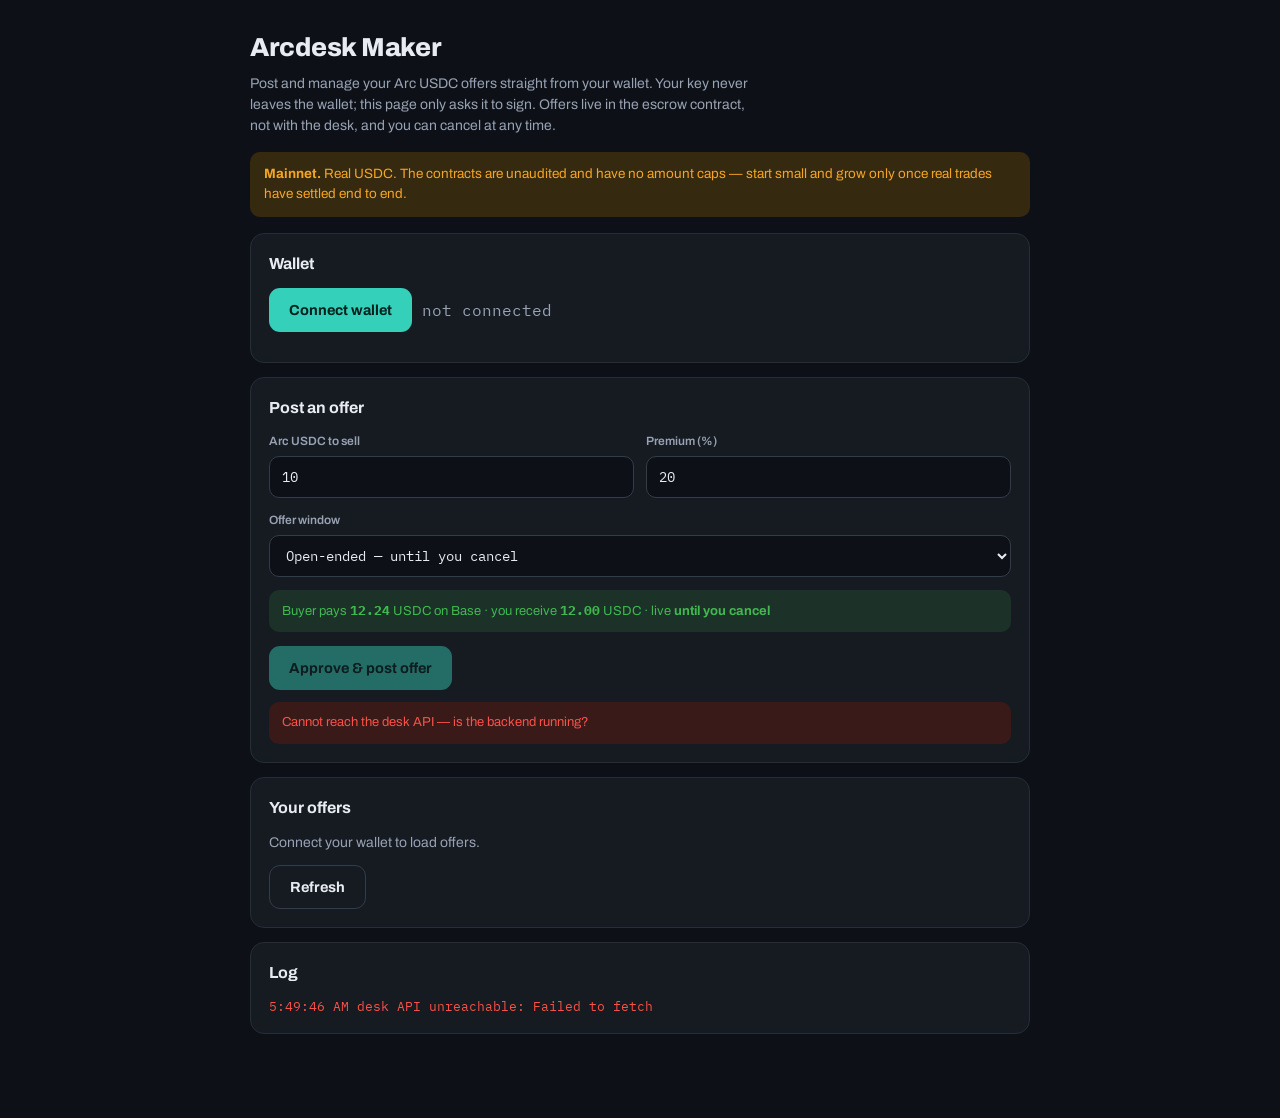
==== tools/maker.html @ 7fc75773 "Arcdesk: two-sided non-custodial OTC desk for USDC between Base and Arc One symmetric escrow contrac" ====
<!DOCTYPE html>
<html lang="en">
<head>
<meta charset="utf-8">
<meta name="viewport" content="width=device-width, initial-scale=1">
<title>Arcdesk Maker</title>
<link rel="icon" type="image/svg+xml" href="../web/favicon.svg">
<link rel="preconnect" href="https://fonts.googleapis.com">
<link rel="preconnect" href="https://fonts.gstatic.com" crossorigin>
<link rel="stylesheet" href="https://fonts.googleapis.com/css2?family=Archivo:wght@500;600;700;800&family=IBM+Plex+Mono:wght@400;500;600&display=swap">
<style>
  :root{--ground:#0d1117;--surface:#161b22;--line:#262d38;--line-strong:#333c49;--ink:#e8ecf2;
        --muted:#98a2b3;--faint:#6b7482;--teal:#35d0ba;--teal-soft:#12312e;--amber:#f5a524;
        --amber-soft:#35290f;--good:#3fb950;--crit:#f85149;--crit-soft:#3a1a18;color-scheme:dark}
  *{box-sizing:border-box}
  body{margin:0;background:var(--ground);color:var(--ink);font-family:Archivo,system-ui,sans-serif;line-height:1.5}
  .mono{font-family:"IBM Plex Mono",ui-monospace,monospace;font-variant-numeric:tabular-nums}
  .wrap{max-width:820px;margin:0 auto;padding:28px 20px 70px}
  h1{font-size:26px;font-weight:800;margin:0 0 6px;letter-spacing:-.01em}
  h2{font-size:16px;margin:0 0 12px}
  .sub{color:var(--muted);font-size:14px;max-width:64ch;margin:0 0 16px}
  .card{background:var(--surface);border:1px solid var(--line);border-radius:14px;padding:18px;margin-bottom:14px}
  .warn{background:var(--amber-soft);color:var(--amber);border-radius:10px;padding:12px 14px;font-size:13.5px;margin-bottom:16px}
  .err{background:var(--crit-soft);color:var(--crit);border-radius:10px;padding:11px 13px;font-size:13px}
  .okbox{background:color-mix(in srgb,var(--good) 14%,transparent);color:var(--good);border-radius:10px;padding:11px 13px;font-size:13px}
  button{font-family:inherit;cursor:pointer}
  .btn{height:44px;padding:0 20px;border-radius:11px;border:0;background:var(--teal);color:#04211d;font-weight:700;font-size:14.5px}
  .btn:disabled{opacity:.45;cursor:default}
  .btn.ghost{background:none;border:1px solid var(--line-strong);color:var(--ink)}
  .btn.danger{background:none;border:1px solid var(--crit);color:var(--crit)}
  .row{display:flex;gap:10px;align-items:center;flex-wrap:wrap}
  .kv{display:flex;justify-content:space-between;gap:14px;padding:6px 0;border-bottom:1px solid var(--line);font-size:13.5px}
  .kv:last-child{border-bottom:0}.kv span{color:var(--muted)}.kv b{font-weight:600;word-break:break-all;text-align:right}
  input,select{height:42px;padding:0 12px;border-radius:10px;border:1px solid var(--line-strong);background:var(--ground);color:var(--ink);font-family:"IBM Plex Mono",monospace;font-size:13.5px;width:100%}
  label{display:block;font-size:12px;font-weight:600;color:var(--muted);margin:0 0 6px}
  .field{margin-bottom:13px}
  .grid{display:grid;grid-template-columns:1fr 1fr;gap:12px}
  @media(max-width:640px){.grid{grid-template-columns:1fr}}
  pre{background:var(--ground);border:1px solid var(--line);border-radius:10px;padding:12px 14px;overflow-x:auto;font-size:12.5px;font-family:"IBM Plex Mono",monospace;margin:0}
  .log{max-height:220px;overflow-y:auto;font-size:12.5px;color:var(--muted)}
  table{width:100%;border-collapse:collapse;font-size:13px}
  th{text-align:left;font-size:10.5px;text-transform:uppercase;letter-spacing:.09em;color:var(--faint);padding:7px 8px;border-bottom:1px solid var(--line)}
  td{padding:9px 8px;border-bottom:1px solid var(--line)}
</style>
</head>
<body>
<div class="wrap">
  <h1>Arcdesk Maker</h1>
  <p class="sub">Post and manage your Arc USDC offers straight from your wallet. Your key never
  leaves the wallet; this page only asks it to sign. Offers live in the escrow contract, not with
  the desk, and you can cancel at any time.</p>

  <div class="warn" id="netwarn">
    <b>Mainnet.</b> Real USDC. The contracts are unaudited and have no amount caps — start small
    and grow only once real trades have settled end to end.
  </div>

  <div class="card">
    <h2>Wallet</h2>
    <div class="row">
      <button class="btn" id="connect">Connect wallet</button>
      <span class="mono" id="acct" style="color:var(--muted)">not connected</span>
    </div>
    <div id="balances" style="margin-top:12px"></div>
  </div>

  <div class="card">
    <h2>Post an offer</h2>
    <div class="grid">
      <div class="field"><label for="amt">Arc USDC to sell</label><input id="amt" value="10"></div>
      <div class="field"><label for="prem">Premium (%)</label><input id="prem" value="20"></div>
    </div>
    <div class="field">
      <label for="ttl">Offer window</label>
      <select id="ttl">
        <option value="0">Open-ended — until you cancel</option>
        <option value="300">5 minutes</option>
        <option value="600">10 minutes</option>
        <option value="1800">30 minutes</option>
        <option value="3600">1 hour</option>
        <option value="86400">24 hours</option>
      </select>
    </div>
    <div class="okbox" id="preview" style="margin-bottom:14px"></div>
    <div class="row">
      <button class="btn" id="post" disabled>Approve &amp; post offer</button>
    </div>
    <div id="status" style="margin-top:12px"></div>
  </div>

  <div class="card">
    <h2>Your offers</h2>
    <div id="offers"><p class="sub" style="margin:0">Connect your wallet to load offers.</p></div>
    <div class="row" style="margin-top:12px"><button class="btn ghost" id="refresh">Refresh</button></div>
  </div>

  <div class="card">
    <h2>Log</h2>
    <div class="log mono" id="log">waiting…</div>
  </div>
</div>

<script>
"use strict";
const CFG = {
  api: "https://arcdesk-api.103-244-227-82.sslip.io",
  arc: { chainId:"0x13b2", rpc:"https://rpc.arc-scan.org", label:"Arc",
         usdc:"0x3600000000000000000000000000000000000000",
         nativeCurrency:{name:"USD Coin",symbol:"USDC",decimals:18},
         explorer:"https://arcscan.app" },
  feeBps: 200,
};
// selectors: cast sig
const SEL = {
  approve:"0x095ea7b3", allowance:"0xdd62ed3e", balanceOf:"0x70a08231",
  postOffer:"0x93154f38", cancelOffer:"0xf952279e", offers:"0x474d3ff0",
};
const $ = (q)=>document.querySelector(q);
const pad = (h)=>h.replace(/^0x/,"").toLowerCase().padStart(64,"0");
const padN = (n)=>BigInt(n).toString(16).padStart(64,"0");
const fmt6 = (v)=>(Number(BigInt(v))/1e6).toLocaleString("en-US",{minimumFractionDigits:2,maximumFractionDigits:2});
let account = null;

function log(m,k){const el=$("#log");if(el.textContent==="waiting…")el.textContent="";
  const d=document.createElement("div");d.textContent=new Date().toLocaleTimeString()+"  "+m;
  if(k==="err")d.style.color="var(--crit)";if(k==="ok")d.style.color="var(--good)";
  el.appendChild(d);el.scrollTop=el.scrollHeight;}
function status(h,c){$("#status").innerHTML=h?`<div class="${c||'okbox'}">${h}</div>`:"";}

async function rpc(method,params){
  const r=await fetch(CFG.arc.rpc,{method:"POST",headers:{"content-type":"application/json"},
    body:JSON.stringify({jsonrpc:"2.0",id:1,method,params})});
  const j=await r.json(); if(j.error) throw new Error(j.error.message); return j.result;
}
async function ensureArc(){
  const cur=await ethereum.request({method:"eth_chainId"});
  if(cur===CFG.arc.chainId) return;
  try{ await ethereum.request({method:"wallet_switchEthereumChain",params:[{chainId:CFG.arc.chainId}]}); }
  catch(e){
    if(e.code===4902||/unrecognized|not been added/i.test(e.message||"")){
      await ethereum.request({method:"wallet_addEthereumChain",params:[{
        chainId:CFG.arc.chainId,chainName:CFG.arc.label,rpcUrls:[CFG.arc.rpc],
        nativeCurrency:CFG.arc.nativeCurrency,blockExplorerUrls:[CFG.arc.explorer]}]});
      await ethereum.request({method:"wallet_switchEthereumChain",params:[{chainId:CFG.arc.chainId}]});
    } else throw e;
  }
}
async function waitTx(hash){
  for(let i=0;i<80;i++){
    const r=await rpc("eth_getTransactionReceipt",[hash]);
    if(r){ if(r.status!=="0x1") throw new Error("transaction reverted"); return r; }
    await new Promise(r=>setTimeout(r,2000));
  }
  throw new Error("no receipt after ~3 minutes: "+hash);
}
async function send(to,data){
  await ensureArc();
  return ethereum.request({method:"eth_sendTransaction",params:[{from:account,to,data}]});
}

function preview(){
  const amt=parseFloat($("#amt").value)||0, prem=parseFloat($("#prem").value)||0;
  const proceeds=amt*(1+prem/100), buyer=proceeds*(1+CFG.feeBps/10000);
  const ttl=parseInt($("#ttl").value,10);
  $("#preview").innerHTML=`Buyer pays <b class="mono">${buyer.toFixed(2)}</b> USDC on Base ·
    you receive <b class="mono">${proceeds.toFixed(2)}</b> USDC ·
    live ${ttl===0?"<b>until you cancel</b>":"<b>"+(ttl/60)+" min</b>"}`;
}
["amt","prem","ttl"].forEach(id=>$("#"+id).addEventListener("input",preview));
$("#ttl").addEventListener("change",preview);
preview();

async function refreshBalances(){
  if(!account) return;
  try{
    const native=await rpc("eth_getBalance",[account,"latest"]);
    const usdc=await rpc("eth_call",[{to:CFG.arc.usdc,data:SEL.balanceOf+pad(account)},"latest"]);
    $("#balances").innerHTML=
      `<div class="kv"><span>Arc USDC (spendable + gas)</span><b class="mono">${fmt6(BigInt(usdc||"0x0"))}</b></div>`+
      `<div class="kv"><span>Arc native (same funds, 18dp view)</span><b class="mono">${(Number(BigInt(native))/1e18).toFixed(4)}</b></div>`;
  }catch(e){ $("#balances").innerHTML=`<div class="err">Arc RPC unreachable: ${e.message}</div>`; }
}

async function loadOffers(){
  if(!account) return;
  try{
    const r=await fetch(CFG.api+"/offers"); const {offers}=await r.json();
    const mine=offers.filter(o=>o.maker.toLowerCase()===account.toLowerCase());
    if(!mine.length){ $("#offers").innerHTML='<p class="sub" style="margin:0">No live offers from your wallet yet.</p>'; return; }
    $("#offers").innerHTML='<table><tr><th>Offer</th><th>Remaining</th><th>Premium</th><th>Window</th><th></th></tr>'+
      mine.map(o=>`<tr>
        <td class="mono">${o.offerId.slice(0,10)}…</td>
        <td class="mono">${fmt6(o.remaining)} USDC</td>
        <td class="mono">+${o.premiumBps/100}%</td>
        <td>${o.expiry===0?'<span style="color:var(--teal)">open-ended</span>':new Date(o.expiry*1000).toLocaleString()}</td>
        <td><button class="btn danger" style="height:32px;padding:0 12px;font-size:12.5px" data-cancel="${o.offerId}">Cancel</button></td>
      </tr>`).join("")+'</table>';
    document.querySelectorAll("[data-cancel]").forEach(b=>b.addEventListener("click",()=>cancelOffer(b.dataset.cancel)));
  }catch(e){ $("#offers").innerHTML=`<div class="err">${e.message}</div>`; }
}
$("#refresh").addEventListener("click",loadOffers);

$("#connect").addEventListener("click",async()=>{
  if(!window.ethereum) return status("No wallet found. Install MetaMask or Rabby.","err");
  try{
    const [a]=await ethereum.request({method:"eth_requestAccounts"});
    account=a; $("#acct").textContent=a; $("#post").disabled=false;
    log("connected "+a,"ok"); refreshBalances(); loadOffers();
  }catch(e){ status(e.message,"err"); }
});

$("#post").addEventListener("click",async()=>{
  const amt=parseFloat($("#amt").value)||0, prem=parseFloat($("#prem").value)||0;
  const ttl=parseInt($("#ttl").value,10);
  if(amt<=0) return status("Enter an amount.","err");
  const premBps=Math.round(prem*100);
  if(premBps<0||premBps>65535) return status("Premium must be between 0 and 655.35%.","err");
  const amount6=BigInt(Math.round(amt*1e6));

  $("#post").disabled=true;
  try{
    await ensureArc();
    const bal=BigInt(await rpc("eth_call",[{to:CFG.arc.usdc,data:SEL.balanceOf+pad(account)},"latest"]));
    if(bal<amount6) throw new Error(`Not enough Arc USDC: have ${fmt6(bal)}, need ${fmt6(amount6)}`);

    // unique offer id: keccak-free, just a random 32-byte value the contract has not seen
    const rnd=crypto.getRandomValues(new Uint8Array(32));
    const offerId="0x"+Array.from(rnd).map(b=>b.toString(16).padStart(2,"0")).join("");

    log("approving "+fmt6(amount6)+" USDC…");
    status("Approve the USDC spend in your wallet…");
    const txA=await send(CFG.arc.usdc, SEL.approve+pad(ESCROW)+padN(amount6));
    await waitTx(txA); log("approved","ok");

    const expiry = ttl===0 ? 0n : BigInt(Math.floor(Date.now()/1000)+ttl);
    status("Now confirm the offer in your wallet…");
    log(`posting offer ${fmt6(amount6)} USDC at +${prem}%…`);
    const data = SEL.postOffer + pad(offerId) + padN(amount6) + padN(premBps) + padN(expiry);
    const txP=await send(ESCROW, data);
    const rec=await waitTx(txP);
    log("offer live: "+offerId.slice(0,12)+"… (block "+parseInt(rec.blockNumber,16)+")","ok");
    status(`Offer posted. It appears on the site within ~15 seconds. <a href="${CFG.arc.explorer}/tx/${txP}" target="_blank" rel="noopener">View tx</a>`,"okbox");
    refreshBalances(); setTimeout(loadOffers,15000);
  }catch(e){
    log(e.message,"err"); status(e.message,"err");
  }finally{ $("#post").disabled=false; }
});

async function cancelOffer(offerId){
  if(!confirm("Cancel this offer and withdraw its unreserved liquidity?")) return;
  try{
    log("cancelling "+offerId.slice(0,12)+"…");
    const tx=await send(ESCROW, SEL.cancelOffer+pad(offerId));
    await waitTx(tx);
    log("cancelled, liquidity returned","ok");
    status("Offer cancelled and liquidity returned to your wallet.","okbox");
    refreshBalances(); setTimeout(loadOffers,12000);
  }catch(e){ log(e.message,"err"); status(e.message,"err"); }
}

let ESCROW = null;
(async()=>{
  try{
    const h=await (await fetch(CFG.api+"/health")).json();
    ESCROW=h.arcEscrow; CFG.feeBps=h.feeBps;
    log("desk API ok — Arc escrow "+ESCROW);
    preview();
  }catch(e){ log("desk API unreachable: "+e.message,"err"); status("Cannot reach the desk API — is the backend running?","err"); }
})();
if(window.ethereum) ethereum.on?.("accountsChanged",a=>{account=a[0]||null;$("#acct").textContent=account||"not connected";refreshBalances();loadOffers();});
</script>
</body>
</html>
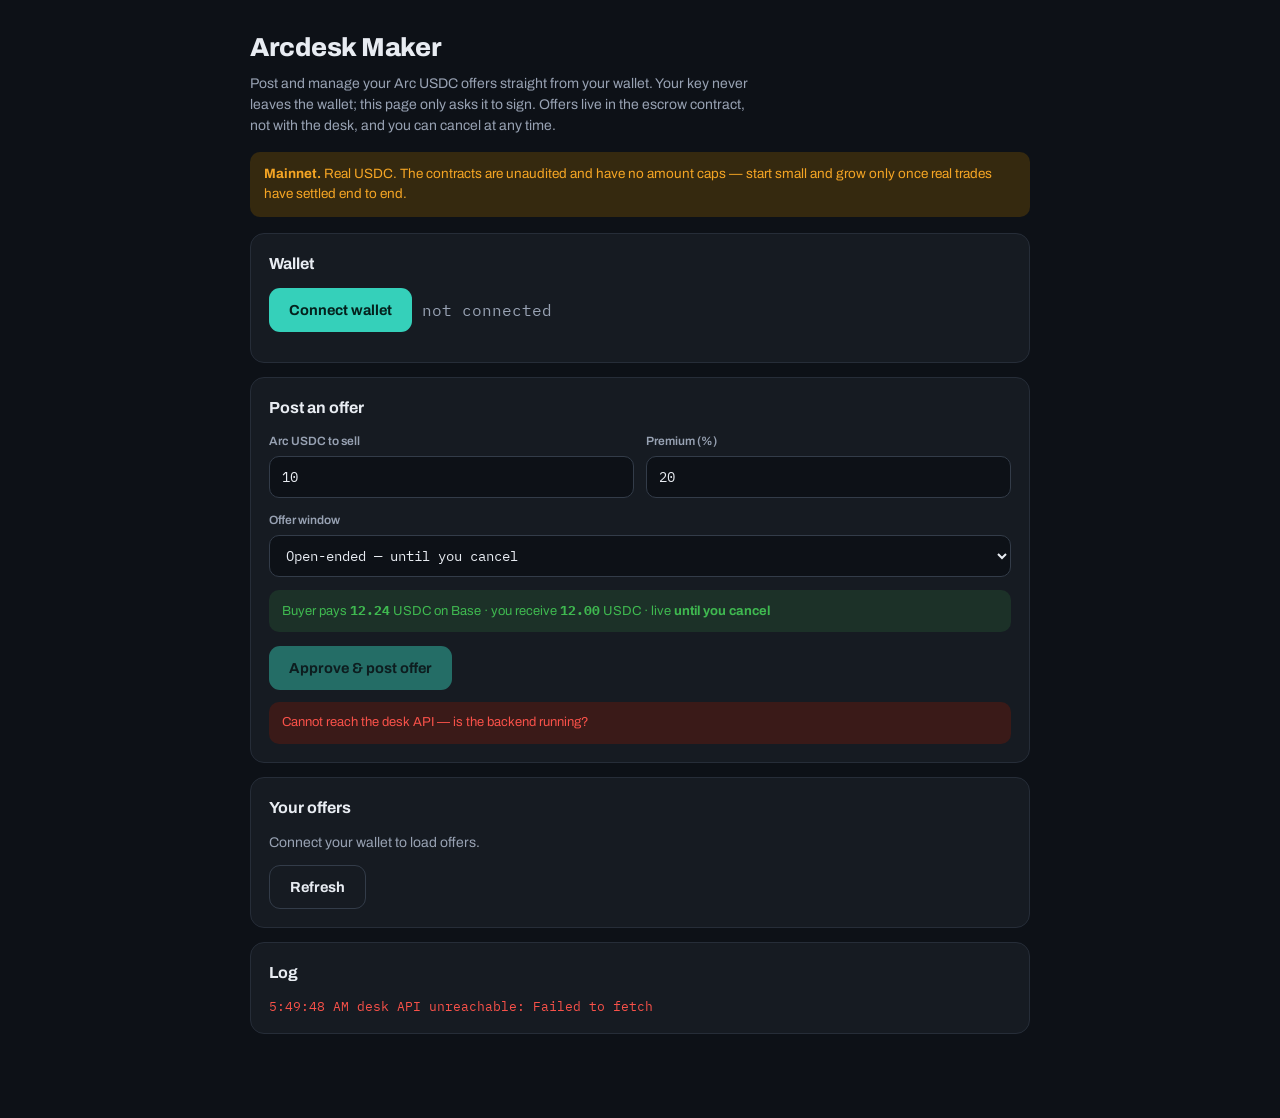
==== commit 8a7f3517: "Move to arcdesk.exchange, unify the brand mark, translate the README The site and API now run on the" ====
--- a/tools/maker.html
+++ b/tools/maker.html
@@ -103,7 +103,7 @@
 <script>
 "use strict";
 const CFG = {
-  api: "https://arcdesk-api.103-244-227-82.sslip.io",
+  api: "https://api.arcdesk.exchange",
   arc: { chainId:"0x13b2", rpc:"https://rpc.arc-scan.org", label:"Arc",
          usdc:"0x3600000000000000000000000000000000000000",
          nativeCurrency:{name:"USD Coin",symbol:"USDC",decimals:18},
